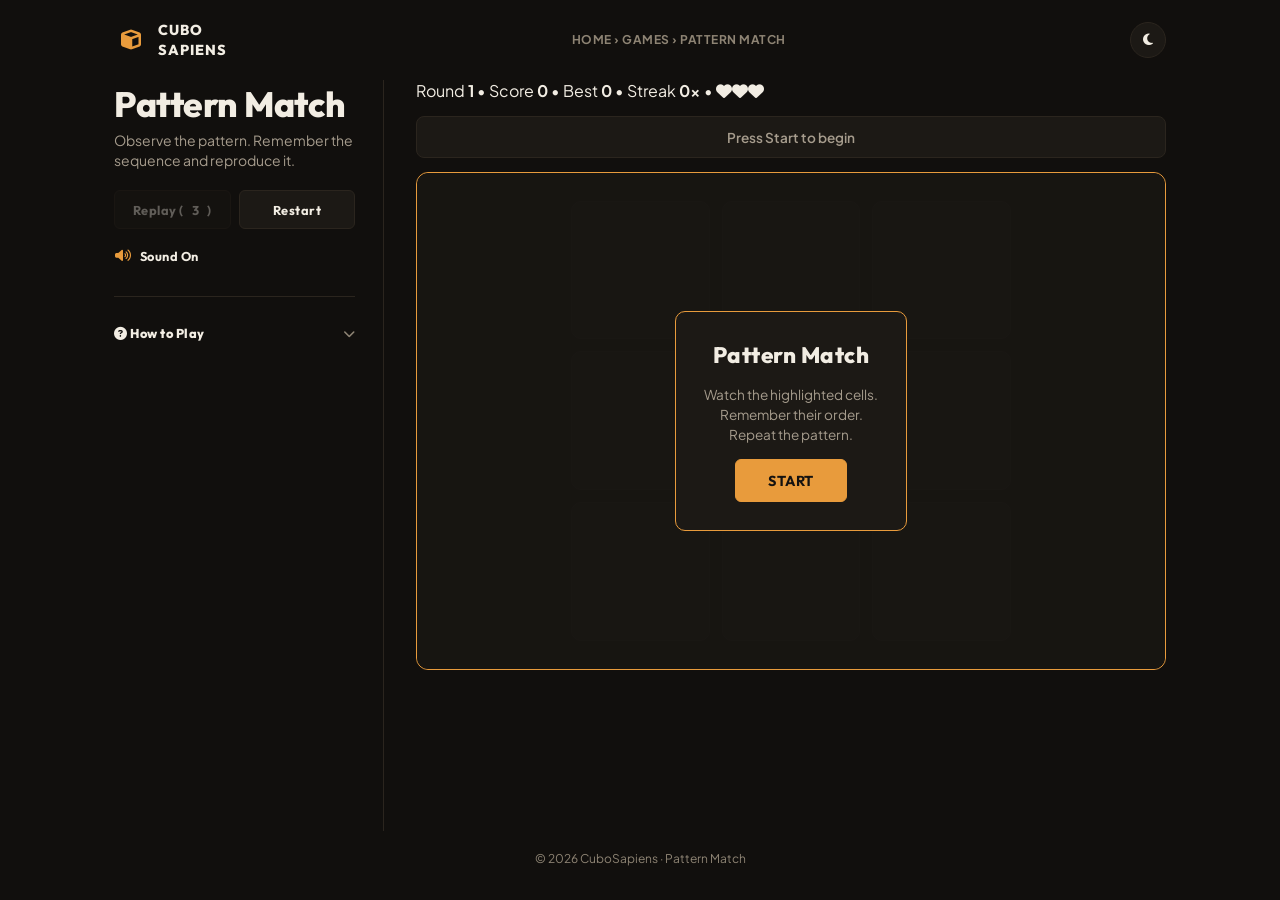
==== Applications/Games/cubosapiens-games-pattern-match/index.html @ daa61b13 "add pattern match game" ====
<!DOCTYPE html>
<html lang="en" data-theme="dark">

<head>
    <meta charset="UTF-8" />
    <meta name="viewport" content="width=device-width, initial-scale=1.0, viewport-fit=cover" />
    <title>Pattern Match – Indie Logic Memory Game | CuboSapiens</title>
    <meta name="description"
        content="Observe flashing grid pattern sequences and reproduce them in Pattern Match on CuboSapiens." />
    <meta name="theme-color" content="#171512" />
    <link rel="canonical" href="https://pattern-match.cubosapiens.world" />

    <meta property="og:type" content="website" />
    <meta property="og:url" content="https://pattern-match.cubosapiens.world" />
    <meta property="og:title" content="Pattern Match – CuboSapiens" />
    <meta property="og:description"
        content="Observe, recall, and reproduce grid pattern sequences in this browser memory game." />
    <meta property="og:site_name" content="CuboSapiens" />

    <script type="application/ld+json">
    {
      "@context": "https://schema.org",
      "@type": "SoftwareApplication",
      "name": "Pattern Match",
      "applicationCategory": "GameApplication",
      "operatingSystem": "Browser",
      "url": "https://pattern-match.cubosapiens.world"
    }
    </script>

    <!-- FontAwesome Icons & Google Fonts -->
    <link rel="stylesheet" href="https://cdnjs.cloudflare.com/ajax/libs/font-awesome/6.5.0/css/all.min.css" />
    <link rel="preconnect" href="https://fonts.googleapis.com" />
    <link rel="preconnect" href="https://fonts.gstatic.com" crossorigin />
    <link
        href="https://fonts.googleapis.com/css2?family=Outfit:wght@600;700;800&family=Plus+Jakarta+Sans:wght@400;500;600;700&display=swap"
        rel="stylesheet" />

    <link rel="stylesheet" href="style.css" />
</head>

<body>
    <div class="app-container">
        <!-- Site Header -->
        <header class="site-header">
            <a href="https://cubosapiens.world" class="logo-slot" aria-label="CuboSapiens Home">
                <div class="logo-circle"><i class="fa-solid fa-cube"></i></div>
                <div class="site-name">CUBO<br />SAPIENS</div>
            </a>
            <nav class="breadcrumb" aria-label="Breadcrumb navigation">
                <a href="https://cubosapiens.world">HOME</a> &rsaquo;
                <a href="https://cubosapiens.world/games">GAMES</a> &rsaquo; <span>PATTERN MATCH</span>
            </nav>
            <button id="themeToggle" class="icon-btn" aria-label="Toggle color theme" title="Toggle Theme">
                <i class="fa-solid fa-moon"></i>
            </button>
        </header>

        <!-- Main Game Layout (Wide Desktop Two-Column Layout) -->
        <main class="game-layout">
            <!-- Left Side Control Panel -->
            <aside class="control-side">
                <div class="game-identity">
                    <h1 class="game-title">Pattern Match</h1>
                    <p class="game-sub">Observe the pattern. Remember the sequence and reproduce it.</p>
                </div>

                <div class="game-actions">
                    <button id="startBtn" class="btn btn-primary btn-start hidden">Start Game</button>

                    <div class="secondary-actions">
                        <button id="hintBtn" class="btn btn-secondary" disabled>Replay (<span
                                id="hintCount">3</span>)</button>
                        <button id="restartBtn" class="btn btn-secondary">Restart</button>
                    </div>

                    <button id="soundToggle" class="btn btn-quiet" aria-label="Toggle Sound">
                        <i class="fa-solid fa-volume-high" id="soundIcon"></i>
                        <span id="soundText">Sound On</span>
                    </button>
                </div>

                <hr class="control-divider" />

                <details class="help-accordion">
                    <summary class="help-summary">
                        <span><i class="fa-solid fa-circle-question"></i> How to Play</span>
                        <i class="fa-solid fa-chevron-down summary-arrow"></i>
                    </summary>
                    <div class="help-content">
                        <ul>
                            <li><strong>1. Watch:</strong> Observe the highlighted cells on the board.</li>
                            <li><strong>2. Remember:</strong> Keep the sequence in mind.</li>
                            <li><strong>3. Repeat:</strong> Tap the exact cells when the board unlocks.</li>
                            <li><strong>Keyboard:</strong> Arrow keys to navigate, Space/Enter or 1-9 to select.</li>
                        </ul>
                    </div>
                </details>
            </aside>

            <!-- Right Stage Area (Game Status + Banner + Large Board) -->
            <section class="stage-side">
                <!-- Integrated Horizontal Game Status Strip -->
                <div class="status-strip" role="region" aria-label="Game Stats">
                    <span class="strip-item"><span class="strip-label">Round</span> <strong
                            id="roundVal">1</strong></span>
                    <span class="strip-sep">•</span>
                    <span class="strip-item"><span class="strip-label">Score</span> <strong
                            id="scoreVal">0</strong></span>
                    <span class="strip-sep">•</span>
                    <span class="strip-item"><span class="strip-label">Best</span> <strong
                            id="bestScoreVal">0</strong></span>
                    <span class="strip-sep">•</span>
                    <span class="strip-item"><span class="strip-label">Streak</span> <strong
                            id="streakVal">0x</strong></span>
                    <span class="strip-sep">•</span>
                    <span class="strip-item lives-item" id="livesContainer">
                        <i class="fa-solid fa-heart active"></i>
                        <i class="fa-solid fa-heart active"></i>
                        <i class="fa-solid fa-heart active"></i>
                    </span>
                </div>

                <!-- Phase Status Banner -->
                <div class="status-banner state-idle" id="statusBanner" role="status" aria-live="polite">
                    <span id="statusText">Press Start to begin</span>
                </div>

                <!-- Main Game Board Frame (Large Hero Element) -->
                <div class="board-frame" id="boardFrame">
                    <div id="grid" class="pattern-grid grid-3x3" role="grid" aria-label="Pattern match grid"></div>

                    <!-- Warm Retro-Modern Intro Overlay -->
                    <div class="board-overlay" id="boardOverlay">
                        <div class="overlay-card">
                            <h2>Pattern Match</h2>
                            <p class="overlay-instruction">
                                Watch the highlighted cells.<br />
                                Remember their order.<br />
                                Repeat the pattern.
                            </p>
                            <button id="overlayStartBtn" class="btn btn-primary btn-large">START</button>
                        </div>
                    </div>
                </div>
            </section>
        </main>

        <!-- Footer -->
        <footer class="site-footer">
            &copy; 2026 <a href="https://cubosapiens.world">CuboSapiens</a> · Pattern Match
        </footer>
    </div>

    <!-- Result Modal -->
    <div class="modal-overlay" id="gameOverModal" aria-hidden="true" role="dialog" aria-labelledby="modalTitle">
        <div class="modal-card">
            <h2 id="modalTitle">Game Over</h2>
            <p class="modal-sub" id="modalSub">Run completed</p>

            <div class="modal-stats">
                <div class="stat-box">
                    <span class="stat-box-label">Final Score</span>
                    <span class="stat-box-val" id="finalScore">0</span>
                </div>
                <div class="stat-box">
                    <span class="stat-box-label">Rounds</span>
                    <span class="stat-box-val" id="finalRounds">0</span>
                </div>
                <div class="stat-box">
                    <span class="stat-box-label">Best Streak</span>
                    <span class="stat-box-val" id="finalStreak">0x</span>
                </div>
                <div class="stat-box">
                    <span class="stat-box-label">Best Score</span>
                    <span class="stat-box-val highlight" id="modalBestScore">0</span>
                </div>
            </div>

            <button id="playAgainBtn" class="btn btn-primary btn-large">Play Again</button>
        </div>
    </div>

    <div id="srLive" class="sr-only" role="status" aria-live="polite"></div>

    <script src="script.js"></script>
</body>

</html>
---- Applications/Games/cubosapiens-games-pattern-match/style.css ----
/* ==========================================================================
   PATTERN MATCH GAME - WARM INDIE PUZZLE DESIGN
   ========================================================================== */

:root {
    --bg-main: #110F0D;
    --bg-frame: #161411;
    --bg-surface: #1C1915;
    --bg-board: #171512;
    
    --cell-bg: #25211B;
    --cell-border: #363026;
    --cell-hover: #3D372E;
    
    --cell-flash: #E89B3C;
    --cell-success: #7FA66A;
    --cell-error: #D96B5F;
    
    --text-main: #F2EDE3;
    --text-muted: #8E8474;
    --text-sub: #A69C8D;
    
    --accent-amber: #E89B3C;
    --border-color: #2B251E;
    
    --font-heading: 'Outfit', sans-serif;
    --font-body: 'Plus Jakarta Sans', sans-serif;
    --radius-sm: 6px;
    --radius-md: 8px;
    --radius-lg: 12px;
}

[data-theme="light"] {
    --bg-main: #F4F0E8;
    --bg-frame: #EBE5D9;
    --bg-surface: #E2DACB;
    --bg-board: #D9D0BE;
    
    --cell-bg: #C9BFAC;
    --cell-border: #B5A993;
    --cell-hover: #BFB4A0;
    
    --cell-flash: #D97706;
    --cell-success: #5F874A;
    --cell-error: #C24A3E;
    
    --text-main: #24201B;
    --text-muted: #7A7061;
    --text-sub: #524B40;
    
    --accent-amber: #D97706;
    --border-color: #C2B7A3;
}

*, *::before, *::after {
    box-sizing: border-box;
    margin: 0;
    padding: 0;
}

body {
    background-color: var(--bg-main);
    color: var(--text-main);
    font-family: var(--font-body);
    min-height: 100vh;
    display: flex;
    flex-direction: column;
    line-height: 1.4;
    -webkit-font-smoothing: antialiased;
}

.app-container {
    max-width: 1100px;
    margin: 0 auto;
    padding: 1.25rem 1.5rem 2rem;
    width: 100%;
    display: flex;
    flex-direction: column;
    min-height: 100vh;
}

.sr-only {
    position: absolute;
    width: 1px;
    height: 1px;
    padding: 0;
    margin: -1px;
    overflow: hidden;
    clip: rect(0, 0, 0, 0);
    border: 0;
}

.hidden {
    display: none !important;
}

/* Header */
.site-header {
    display: flex;
    align-items: center;
    justify-content: space-between;
    padding-bottom: 1.25rem;
    gap: 1rem;
}

.logo-slot {
    display: flex;
    align-items: center;
    gap: 0.65rem;
    text-decoration: none;
    color: var(--text-main);
}

.logo-circle {
    width: 34px;
    height: 34px;
    display: flex;
    align-items: center;
    justify-content: center;
    color: var(--accent-amber);
    font-size: 1.25rem;
}

.site-name {
    font-family: var(--font-heading);
    font-weight: 800;
    font-size: 0.9rem;
    letter-spacing: 1px;
}

.breadcrumb {
    font-size: 0.75rem;
    font-weight: 700;
    letter-spacing: 0.5px;
    color: var(--text-muted);
}

.breadcrumb a {
    color: var(--text-muted);
    text-decoration: none;
}

.breadcrumb a:hover {
    color: var(--text-main);
}

.active-crumb {
    color: var(--accent-amber) !important;
}

.icon-btn {
    background: var(--bg-surface);
    border: 1px solid var(--border-color);
    color: var(--text-main);
    width: 36px;
    height: 36px;
    border-radius: 50%;
    display: flex;
    align-items: center;
    justify-content: center;
    cursor: pointer;
    transition: border-color 0.15s ease;
}

.icon-btn:hover {
    border-color: var(--accent-amber);
    color: var(--accent-amber);
}

/* Outer Frame */
.main-frame {
    background: var(--bg-frame);
    border: 1px solid var(--border-color);
    border-radius: var(--radius-lg);
    padding: 1.75rem;
    flex: 1;
    display: flex;
    flex-direction: column;
}

.game-layout {
    display: grid;
    grid-template-columns: 270px 1fr;
    gap: 2rem;
    flex: 1;
    align-items: start;
}

/* Left Sidebar */
.control-side {
    display: flex;
    flex-direction: column;
    gap: 1.25rem;
    border-right: 1px solid var(--border-color);
    padding-right: 1.75rem;
    height: 100%;
}

.game-identity {
    display: flex;
    flex-direction: column;
}

.game-title {
    font-family: var(--font-heading);
    font-size: 2.2rem;
    font-weight: 800;
    letter-spacing: -0.5px;
    color: var(--text-main);
}

.title-underline {
    height: 3px;
    width: 44px;
    background: var(--accent-amber);
    border-radius: 2px;
    margin-top: 4px;
    margin-bottom: 12px;
}

.game-sub {
    font-size: 0.875rem;
    color: var(--text-sub);
    line-height: 1.45;
}

/* Buttons */
.game-actions {
    display: flex;
    flex-direction: column;
    gap: 0.75rem;
}

.secondary-actions {
    display: flex;
    gap: 0.5rem;
}

.secondary-actions .btn {
    flex: 1;
}

.control-divider {
    border: none;
    border-top: 1px solid var(--border-color);
    margin: 0.25rem 0;
}

.btn {
    font-family: var(--font-heading);
    font-weight: 700;
    font-size: 0.8rem;
    letter-spacing: 0.5px;
    padding: 0.65rem 0.85rem;
    border-radius: var(--radius-sm);
    border: 1px solid transparent;
    cursor: pointer;
    display: inline-flex;
    align-items: center;
    justify-content: center;
    gap: 0.5rem;
    user-select: none;
    transition: background 0.12s ease, border-color 0.12s ease, opacity 0.12s ease;
}

.btn-start {
    padding: 0.75rem 1rem;
    font-size: 0.875rem;
    font-weight: 800;
    width: 100%;
}

.btn-primary {
    background: var(--accent-amber);
    color: #141210;
    border-color: var(--accent-amber);
}

.btn-primary:hover:not(:disabled) {
    background: #d98a2b;
    border-color: #d98a2b;
}

.btn-secondary {
    background: var(--bg-surface);
    border-color: var(--border-color);
    color: var(--text-main);
}

.btn-secondary:hover:not(:disabled) {
    border-color: var(--accent-amber);
    color: var(--accent-amber);
}

.btn-quiet {
    background: transparent;
    border-color: transparent;
    color: var(--text-main);
    padding: 0.4rem 0;
    font-weight: 700;
    font-size: 0.8rem;
    justify-content: flex-start;
}

.btn-quiet i {
    color: var(--accent-amber);
}

.btn:disabled {
    opacity: 0.35;
    cursor: not-allowed;
}

.btn:focus-visible, .icon-btn:focus-visible {
    outline: 2px solid var(--accent-amber);
    outline-offset: 2px;
}

.btn-large {
    padding: 0.7rem 2rem;
    font-size: 0.9rem;
}

/* Accordion */
.help-accordion {
    padding-top: 0.25rem;
}

.help-summary {
    font-family: var(--font-heading);
    font-size: 0.8rem;
    font-weight: 800;
    letter-spacing: 0.5px;
    color: var(--text-main);
    cursor: pointer;
    display: flex;
    align-items: center;
    justify-content: space-between;
    list-style: none;
}

.help-summary::-webkit-details-marker { display: none; }

.help-icon {
    color: var(--accent-amber);
    margin-right: 0.3rem;
}

.summary-arrow {
    transition: transform 0.15s ease;
    font-size: 0.75rem;
    color: var(--text-muted);
}

.help-accordion[open] .summary-arrow {
    transform: rotate(180deg);
}

.help-content {
    padding-top: 0.65rem;
    font-size: 0.8rem;
    color: var(--text-sub);
}

.help-content ul {
    list-style: none;
    display: flex;
    flex-direction: column;
    gap: 0.4rem;
}

.help-content li {
    position: relative;
    padding-left: 0.9rem;
    line-height: 1.35;
}

.help-content li::before {
    content: "•";
    color: var(--accent-amber);
    position: absolute;
    left: 0;
    font-size: 1rem;
    top: 0;
}

/* Stage Area */
.stage-side {
    display: flex;
    flex-direction: column;
    gap: 0.85rem;
    width: 100%;
}

/* HUD Box */
.hud-box {
    background: var(--bg-surface);
    border: 1px solid var(--border-color);
    border-radius: var(--radius-md);
    padding: 0.75rem 1.75rem;
    display: flex;
    align-items: center;
    justify-content: space-between;
}

.hud-stat {
    display: flex;
    flex-direction: column;
    align-items: center;
    text-align: center;
}

.hud-label {
    font-size: 0.65rem;
    font-weight: 700;
    letter-spacing: 0.5px;
    color: var(--text-muted);
}

.hud-val {
    font-family: var(--font-heading);
    font-size: 1.5rem;
    font-weight: 800;
    color: var(--text-main);
    line-height: 1.1;
    margin-top: 2px;
}

.hud-dot {
    color: var(--accent-amber);
    font-size: 0.85rem;
}

.lives-stat {
    align-items: center;
}

.lives-hearts {
    display: flex;
    gap: 0.3rem;
    margin-top: 4px;
}

.lives-hearts .fa-heart {
    font-size: 0.95rem;
    color: var(--text-muted);
    opacity: 0.3;
}

.lives-hearts .fa-heart.active {
    color: var(--cell-error);
    opacity: 1;
}

/* Status Banner */
.status-banner {
    background: var(--bg-surface);
    border: 1px solid var(--border-color);
    border-radius: var(--radius-md);
    padding: 0.65rem;
    font-size: 0.85rem;
    font-weight: 600;
    color: var(--text-sub);
    display: flex;
    align-items: center;
    justify-content: center;
    min-height: 38px;
    text-align: center;
    width: 100%;
    transition: background 0.15s ease, border-color 0.15s ease, color 0.15s ease;
}

.status-banner.state-watch {
    background: rgba(232, 155, 60, 0.12);
    border-color: rgba(232, 155, 60, 0.4);
    color: var(--accent-amber);
}

.status-banner.state-play {
    background: rgba(242, 237, 227, 0.08);
    border-color: rgba(242, 237, 227, 0.25);
    color: var(--text-main);
}

.status-banner.state-success {
    background: rgba(127, 166, 106, 0.12);
    border-color: rgba(127, 166, 106, 0.4);
    color: var(--cell-success);
}

.status-banner.state-error {
    background: rgba(217, 107, 95, 0.12);
    border-color: rgba(217, 107, 95, 0.4);
    color: var(--cell-error);
}

/* Board Frame & Grid */
.board-frame {
    position: relative;
    background: var(--bg-board);
    border: 1px solid var(--accent-amber);
    border-radius: var(--radius-lg);
    padding: 1.75rem;
    display: flex;
    align-items: center;
    justify-content: center;
    min-height: 440px;
    width: 100%;
}

.pattern-grid {
    display: grid;
    gap: 12px;
    width: 100%;
    max-width: 440px;
    aspect-ratio: 1;
    margin: 0 auto;
}

.pattern-grid.grid-3x3 { grid-template-columns: repeat(3, 1fr); grid-template-rows: repeat(3, 1fr); }
.pattern-grid.grid-4x4 { grid-template-columns: repeat(4, 1fr); grid-template-rows: repeat(4, 1fr); gap: 10px; }
.pattern-grid.grid-5x5 { grid-template-columns: repeat(5, 1fr); grid-template-rows: repeat(5, 1fr); gap: 8px; }
.pattern-grid.grid-6x6 { grid-template-columns: repeat(6, 1fr); grid-template-rows: repeat(6, 1fr); gap: 6px; }

/* Grid Cells */
.grid-cell {
    background-color: var(--cell-bg);
    border: 1px solid var(--cell-border);
    border-radius: 10px;
    cursor: pointer;
    min-width: 48px;
    min-height: 48px;
    display: flex;
    align-items: center;
    justify-content: center;
    user-select: none;
    touch-action: manipulation;
    transition: background 0.1s ease, border-color 0.1s ease, transform 0.1s ease;
}

.grid-cell:hover:not(.disabled) {
    background-color: var(--cell-hover);
    border-color: var(--text-main);
}

.grid-cell.focused {
    outline: 2px solid var(--text-main);
    outline-offset: 2px;
}

/* Cell States */
.grid-cell.flash {
    background-color: var(--cell-flash) !important;
    border-color: #ffffff !important;
    transform: scale(1.02);
}

.grid-cell.correct {
    background-color: var(--cell-success) !important;
    border-color: #ffffff !important;
}

.grid-cell.wrong {
    background-color: var(--cell-error) !important;
    border-color: #ffffff !important;
    animation: quickShake 0.25s ease-in-out;
}

.grid-cell.disabled {
    cursor: default;
}

@keyframes quickShake {
    0%, 100% { transform: translateX(0); }
    25%, 75% { transform: translateX(-3px); }
    50% { transform: translateX(3px); }
}

/* Center Overlay */
.board-overlay {
    position: absolute;
    inset: 0;
    background: rgba(23, 21, 18, 0.92);
    border-radius: var(--radius-lg);
    display: flex;
    align-items: center;
    justify-content: center;
    padding: 1rem;
    z-index: 10;
}

[data-theme="light"] .board-overlay {
    background: rgba(244, 240, 232, 0.94);
}

.board-overlay.hidden {
    display: none;
}

.overlay-card {
    background: var(--bg-surface);
    border: 1px solid var(--accent-amber);
    border-radius: 10px;
    padding: 1.75rem;
    text-align: center;
    max-width: 320px;
    display: flex;
    flex-direction: column;
    align-items: center;
    gap: 0.85rem;
}

.overlay-card h2 {
    font-family: var(--font-heading);
    font-size: 1.4rem;
    font-weight: 800;
    letter-spacing: 0.5px;
    color: var(--text-main);
}

.overlay-instruction {
    font-size: 0.85rem;
    color: var(--text-sub);
    line-height: 1.5;
}

/* Modal Dialog */
.modal-overlay {
    position: fixed;
    inset: 0;
    background: rgba(0, 0, 0, 0.75);
    display: flex;
    align-items: center;
    justify-content: center;
    padding: 1rem;
    z-index: 100;
    opacity: 0;
    pointer-events: none;
    transition: opacity 0.12s ease;
}

.modal-overlay.active {
    opacity: 1;
    pointer-events: auto;
}

.modal-card {
    background: var(--bg-surface);
    border: 1px solid var(--accent-amber);
    border-radius: 10px;
    padding: 1.5rem;
    width: 100%;
    max-width: 330px;
    text-align: center;
    display: flex;
    flex-direction: column;
    align-items: center;
    gap: 0.75rem;
}

.modal-card h2 {
    font-family: var(--font-heading);
    font-size: 1.3rem;
    font-weight: 800;
}

.modal-sub {
    font-size: 0.8rem;
    color: var(--text-sub);
}

.modal-stats {
    display: grid;
    grid-template-columns: repeat(2, 1fr);
    gap: 0.5rem;
    width: 100%;
}

.stat-box {
    background: var(--bg-main);
    border: 1px solid var(--border-color);
    border-radius: var(--radius-sm);
    padding: 0.45rem;
    display: flex;
    flex-direction: column;
}

.stat-box-label {
    font-size: 0.625rem;
    font-weight: 700;
    color: var(--text-muted);
}

.stat-box-val {
    font-family: var(--font-heading);
    font-weight: 700;
    font-size: 1.05rem;
}

.stat-box-val.highlight {
    color: var(--accent-amber);
}

/* Footer */
.site-footer {
    text-align: center;
    padding-top: 1.25rem;
    margin-top: auto;
    font-size: 0.75rem;
    color: var(--text-muted);
}

.site-footer a {
    color: var(--text-muted);
    text-decoration: none;
}

.site-footer a:hover {
    color: var(--text-main);
}

/* Responsive */
@media (max-width: 768px) {
    .app-container {
        padding: 0.75rem;
    }

    .main-frame {
        padding: 1rem;
    }

    .game-layout {
        display: flex;
        flex-direction: column;
        gap: 1rem;
    }

    .control-side {
        border-right: none;
        padding-right: 0;
        border-bottom: 1px solid var(--border-color);
        padding-bottom: 1rem;
    }

    .game-title {
        font-size: 1.6rem;
    }

    .hud-box {
        padding: 0.5rem 1rem;
    }

    .hud-val {
        font-size: 1.2rem;
    }

    .board-frame {
        padding: 0.75rem;
        min-height: 320px;
    }

    .pattern-grid {
        max-width: 320px;
    }
}
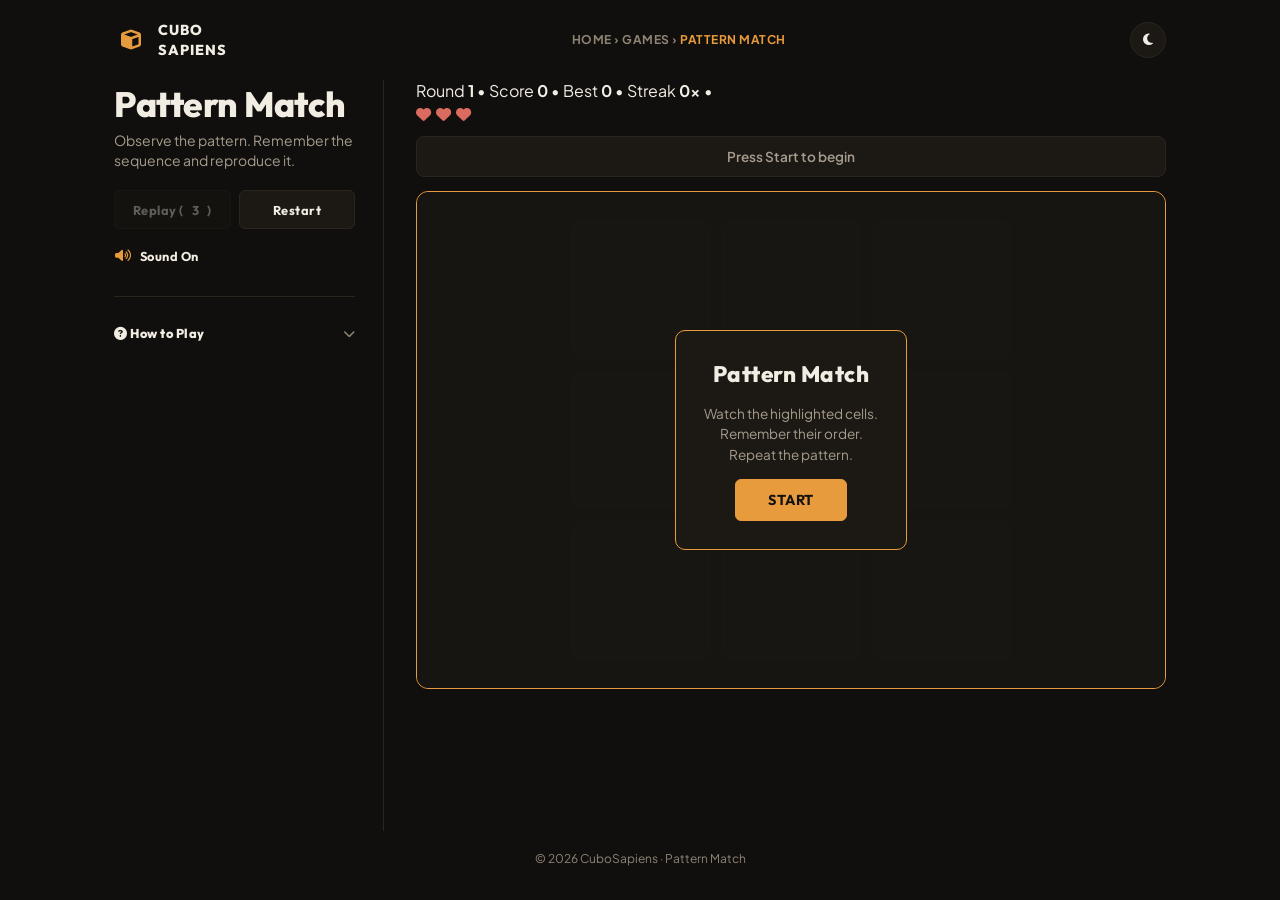
==== commit b359c060: "fix functionality" ====
--- a/Applications/Games/cubosapiens-games-pattern-match/index.html
+++ b/Applications/Games/cubosapiens-games-pattern-match/index.html
@@ -49,7 +49,7 @@
             </a>
             <nav class="breadcrumb" aria-label="Breadcrumb navigation">
                 <a href="https://cubosapiens.world">HOME</a> &rsaquo;
-                <a href="https://cubosapiens.world/games">GAMES</a> &rsaquo; <span>PATTERN MATCH</span>
+                <a href="https://cubosapiens.world/games">GAMES</a> &rsaquo; <span class="active-crumb">PATTERN MATCH</span>
             </nav>
             <button id="themeToggle" class="icon-btn" aria-label="Toggle color theme" title="Toggle Theme">
                 <i class="fa-solid fa-moon"></i>
--- a/Applications/Games/cubosapiens-games-pattern-match/style.css
+++ b/Applications/Games/cubosapiens-games-pattern-match/style.css
@@ -144,8 +144,9 @@
     color: var(--text-main);
 }
 
+.breadcrumb span,
 .active-crumb {
-    color: var(--accent-amber) !important;
+    color: var(--accent-amber);
 }
 
 .icon-btn {
@@ -435,21 +436,25 @@
     align-items: center;
 }
 
-.lives-hearts {
+.lives-hearts,
+#livesContainer {
     display: flex;
     gap: 0.3rem;
     margin-top: 4px;
 }
 
-.lives-hearts .fa-heart {
+.lives-hearts .fa-heart,
+#livesContainer .fa-heart {
     font-size: 0.95rem;
     color: var(--text-muted);
     opacity: 0.3;
-}
-
-.lives-hearts .fa-heart.active {
-    color: var(--cell-error);
-    opacity: 1;
+    transition: color 0.15s ease, opacity 0.15s ease;
+}
+
+.lives-hearts .fa-heart.active,
+#livesContainer .fa-heart.active {
+    color: var(--cell-error) !important;
+    opacity: 1 !important;
 }
 
 /* Status Banner */
